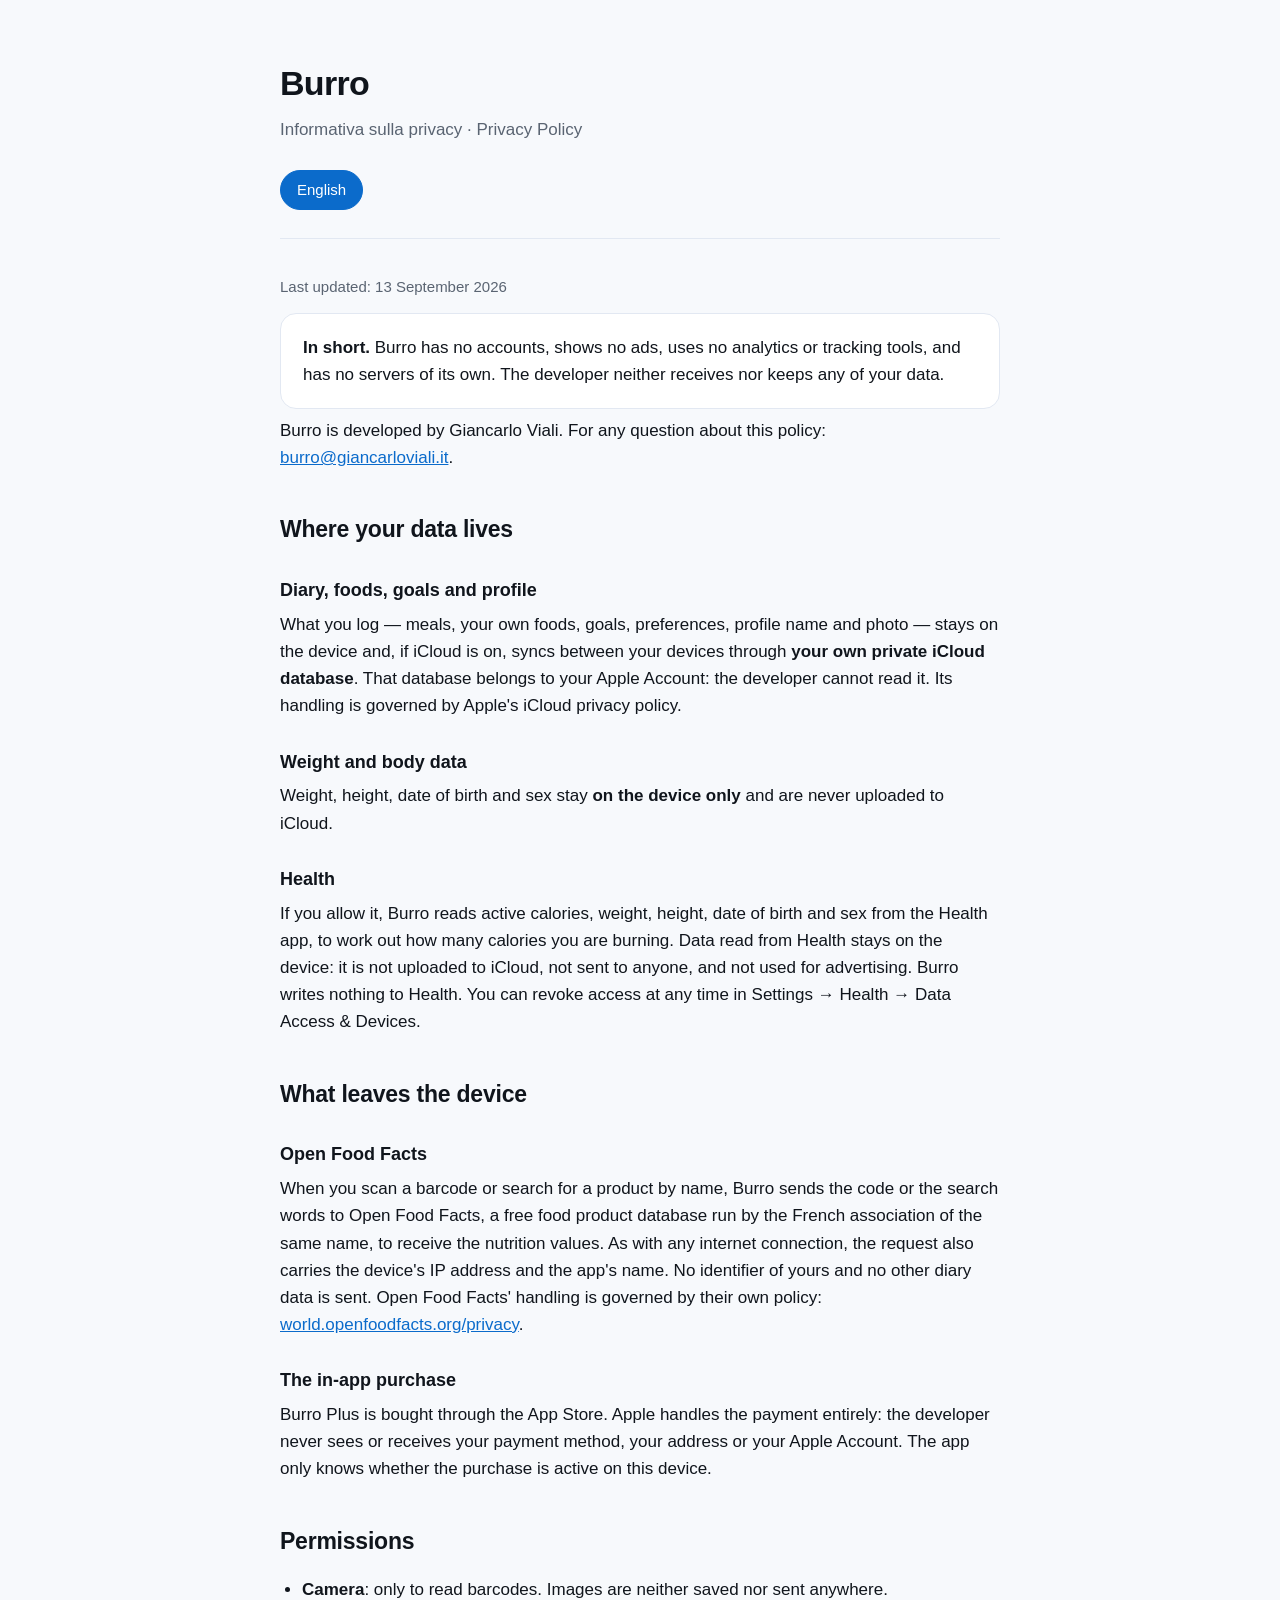
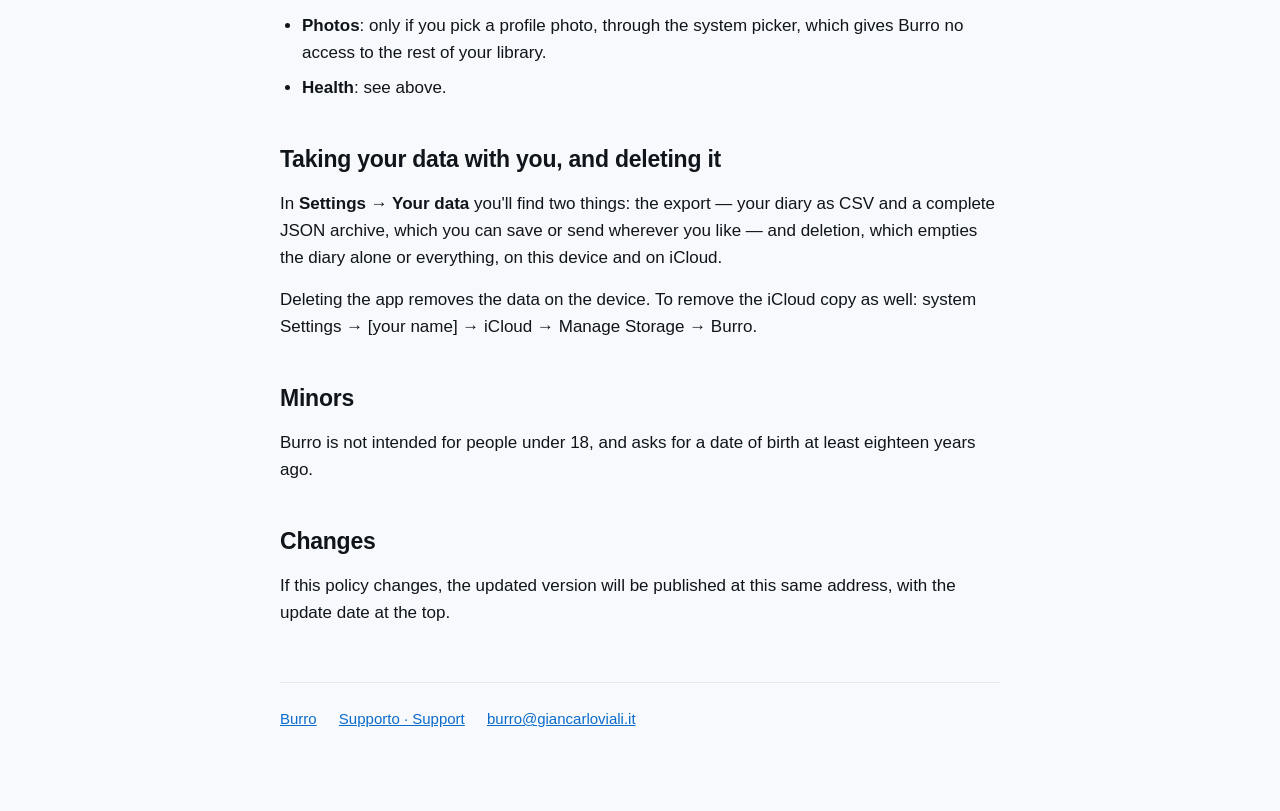
==== privacy/index.html @ e9812391 "Le pagine pubbliche di Burro: privacy e supporto Italiano e inglese nella stessa pagina, scelti dall" ====
<!doctype html>
<html lang="it">
<head>
<meta charset="utf-8">
<meta name="viewport" content="width=device-width, initial-scale=1">
<title>Burro — Informativa sulla privacy / Privacy Policy</title>
<link rel="stylesheet" href="../stile.css">
</head>
<body>
<div class="foglio">

<header>
  <h1>Burro</h1>
  <p>Informativa sulla privacy · Privacy Policy</p>
  <div class="lingue">
    <button type="button" data-lingua="it" aria-pressed="true">Italiano</button>
    <button type="button" data-lingua="en" aria-pressed="false">English</button>
  </div>
</header>

<section data-lingua="it">
  <p class="tenue">Ultimo aggiornamento: 13 settembre 2026</p>

  <div class="sommario">
    <p><strong>In breve.</strong> Burro non ha account, non mostra pubblicità, non usa
    strumenti di statistica o di tracciamento e non ha server propri. Lo sviluppatore
    non riceve né conserva nessun tuo dato.</p>
  </div>

  <p>Burro è sviluppata da Giancarlo Viali. Per qualsiasi domanda su questa informativa:
  <a href="mailto:burro@giancarloviali.it">burro@giancarloviali.it</a>.</p>

  <h2>Dove stanno i tuoi dati</h2>

  <h3>Diario, alimenti, obiettivi e profilo</h3>
  <p>Quello che registri — i pasti, i tuoi alimenti, gli obiettivi, le preferenze, il nome
  e la foto del profilo — resta sul dispositivo e, se iCloud è attivo, si sincronizza fra i
  tuoi dispositivi attraverso il <strong>tuo database privato iCloud</strong>. Quel database
  appartiene al tuo account Apple: lo sviluppatore non può leggerlo. Il trattamento è
  regolato dall'informativa di Apple su iCloud.</p>

  <h3>Peso e dati corporei</h3>
  <p>Peso, altezza, data di nascita e sesso restano <strong>solo sul dispositivo</strong> e
  non vengono mai caricati su iCloud.</p>

  <h3>Salute</h3>
  <p>Se lo autorizzi, Burro legge dall'app Salute le calorie attive, il peso, l'altezza, la
  data di nascita e il sesso, per calcolare quante calorie stai bruciando. I dati letti da
  Salute restano sul dispositivo: non vengono caricati su iCloud, non vengono inviati a
  nessuno e non vengono usati per pubblicità. Burro non scrive niente in Salute. Puoi
  revocare l'accesso in qualsiasi momento da Impostazioni → Salute → Accesso ai dati e
  dispositivi.</p>

  <h2>Cosa lascia il dispositivo</h2>

  <h3>Open Food Facts</h3>
  <p>Quando inquadri un codice a barre o cerchi un prodotto per nome, Burro invia il codice
  o le parole cercate a Open Food Facts, un database libero di prodotti alimentari gestito
  dall'omonima associazione francese, per ricevere i valori nutrizionali. Insieme alla
  richiesta arrivano, come per qualsiasi connessione a internet, l'indirizzo IP del
  dispositivo e il nome dell'app. Non viene inviato nessun identificativo tuo né nessun
  altro dato del diario. Il trattamento da parte di Open Food Facts è regolato dalla loro
  informativa: <a href="https://world.openfoodfacts.org/privacy">world.openfoodfacts.org/privacy</a>.</p>

  <h3>L'acquisto in app</h3>
  <p>Burro Più si compra attraverso l'App Store. Il pagamento lo gestisce interamente Apple:
  lo sviluppatore non vede e non riceve il tuo metodo di pagamento, il tuo indirizzo o il
  tuo ID Apple. L'app sa soltanto se l'acquisto risulta attivo su questo dispositivo.</p>

  <h2>Permessi</h2>
  <ul>
    <li><strong>Fotocamera</strong>: solo per leggere i codici a barre. Le immagini non
    vengono salvate né inviate da nessuna parte.</li>
    <li><strong>Foto</strong>: solo se scegli una foto per il profilo, attraverso il
    selettore del sistema, che non dà a Burro accesso al resto della libreria.</li>
    <li><strong>Salute</strong>: vedi sopra.</li>
  </ul>

  <h2>Portare via i tuoi dati, e cancellarli</h2>
  <p>In <strong>Impostazioni → I tuoi dati</strong> trovi due cose: l'esportazione — il
  diario in CSV e un archivio completo in JSON, che puoi salvare o mandare dove vuoi — e
  la cancellazione, che svuota il solo diario oppure tutto quanto, su questo dispositivo e
  su iCloud.</p>
  <p>Eliminando l'app cancelli i dati sul dispositivo. Per togliere anche la copia su
  iCloud: Impostazioni di sistema → [il tuo nome] → iCloud → Gestisci spazio → Burro.</p>

  <h2>Minori</h2>
  <p>Burro non è pensata per i minori di 18 anni e chiede una data di nascita di almeno
  diciotto anni fa.</p>

  <h2>Modifiche</h2>
  <p>Se questa informativa cambia, la versione aggiornata sarà pubblicata a questo stesso
  indirizzo, con la data di aggiornamento in cima.</p>
</section>

<section data-lingua="en" hidden>
  <p class="tenue">Last updated: 13 September 2026</p>

  <div class="sommario">
    <p><strong>In short.</strong> Burro has no accounts, shows no ads, uses no analytics or
    tracking tools, and has no servers of its own. The developer neither receives nor keeps
    any of your data.</p>
  </div>

  <p>Burro is developed by Giancarlo Viali. For any question about this policy:
  <a href="mailto:burro@giancarloviali.it">burro@giancarloviali.it</a>.</p>

  <h2>Where your data lives</h2>

  <h3>Diary, foods, goals and profile</h3>
  <p>What you log — meals, your own foods, goals, preferences, profile name and photo —
  stays on the device and, if iCloud is on, syncs between your devices through
  <strong>your own private iCloud database</strong>. That database belongs to your Apple
  Account: the developer cannot read it. Its handling is governed by Apple's iCloud
  privacy policy.</p>

  <h3>Weight and body data</h3>
  <p>Weight, height, date of birth and sex stay <strong>on the device only</strong> and are
  never uploaded to iCloud.</p>

  <h3>Health</h3>
  <p>If you allow it, Burro reads active calories, weight, height, date of birth and sex
  from the Health app, to work out how many calories you are burning. Data read from Health
  stays on the device: it is not uploaded to iCloud, not sent to anyone, and not used for
  advertising. Burro writes nothing to Health. You can revoke access at any time in
  Settings → Health → Data Access &amp; Devices.</p>

  <h2>What leaves the device</h2>

  <h3>Open Food Facts</h3>
  <p>When you scan a barcode or search for a product by name, Burro sends the code or the
  search words to Open Food Facts, a free food product database run by the French
  association of the same name, to receive the nutrition values. As with any internet
  connection, the request also carries the device's IP address and the app's name. No
  identifier of yours and no other diary data is sent. Open Food Facts' handling is
  governed by their own policy:
  <a href="https://world.openfoodfacts.org/privacy">world.openfoodfacts.org/privacy</a>.</p>

  <h3>The in-app purchase</h3>
  <p>Burro Plus is bought through the App Store. Apple handles the payment entirely: the
  developer never sees or receives your payment method, your address or your Apple Account.
  The app only knows whether the purchase is active on this device.</p>

  <h2>Permissions</h2>
  <ul>
    <li><strong>Camera</strong>: only to read barcodes. Images are neither saved nor sent
    anywhere.</li>
    <li><strong>Photos</strong>: only if you pick a profile photo, through the system
    picker, which gives Burro no access to the rest of your library.</li>
    <li><strong>Health</strong>: see above.</li>
  </ul>

  <h2>Taking your data with you, and deleting it</h2>
  <p>In <strong>Settings → Your data</strong> you'll find two things: the export — your
  diary as CSV and a complete JSON archive, which you can save or send wherever you like —
  and deletion, which empties the diary alone or everything, on this device and on
  iCloud.</p>
  <p>Deleting the app removes the data on the device. To remove the iCloud copy as well:
  system Settings → [your name] → iCloud → Manage Storage → Burro.</p>

  <h2>Minors</h2>
  <p>Burro is not intended for people under 18, and asks for a date of birth at least
  eighteen years ago.</p>

  <h2>Changes</h2>
  <p>If this policy changes, the updated version will be published at this same address,
  with the update date at the top.</p>
</section>

<footer>
  <a href="../">Burro</a>
  <a href="../supporto/">Supporto · Support</a>
  <a href="mailto:burro@giancarloviali.it">burro@giancarloviali.it</a>
</footer>

</div>
<script src="../lingua.js"></script>
</body>
</html>
---- stile.css ----
/* Le pagine pubbliche di Burro.
 *
 * Nessuna libreria, nessun carattere da scaricare, nessuno script di
 * statistica: sono le due pagine che dicono che l'app non traccia nessuno, e
 * farlo da una pagina che traccia sarebbe una barzelletta. Pesano qualche
 * kilobyte e si aprono anche con una riga di campo. */

:root {
  color-scheme: light dark;
  --fondo: #f7f9fc;
  --fondo-scheda: #ffffff;
  --testo: #10151c;
  --testo-tenue: #5a6472;
  --accento: #0b6bcb;
  --bordo: #e2e8f2;
}

@media (prefers-color-scheme: dark) {
  :root {
    --fondo: #0b1118;
    --fondo-scheda: #131b25;
    --testo: #eef3f9;
    --testo-tenue: #97a3b4;
    --accento: #54a8ff;
    --bordo: #22303f;
  }
}

* { box-sizing: border-box; }

body {
  margin: 0;
  padding: 0 20px 80px;
  background: var(--fondo);
  color: var(--testo);
  font: 17px/1.6 -apple-system, BlinkMacSystemFont, "Segoe UI", Roboto, sans-serif;
  -webkit-text-size-adjust: 100%;
}

.foglio { max-width: 720px; margin: 0 auto; }

header {
  padding: 56px 0 28px;
  border-bottom: 1px solid var(--bordo);
  margin-bottom: 36px;
}

header h1 { margin: 0 0 6px; font-size: 34px; letter-spacing: -0.02em; }
header p { margin: 0; color: var(--testo-tenue); }

h2 {
  font-size: 23px;
  letter-spacing: -0.01em;
  margin: 40px 0 12px;
}

h3 { font-size: 18px; margin: 28px 0 6px; }

p, li { color: var(--testo); }
p { margin: 0 0 14px; }
ul { padding-left: 22px; }
li { margin-bottom: 8px; }

a { color: var(--accento); }

strong { font-weight: 650; }

.tenue { color: var(--testo-tenue); font-size: 15px; }

/* Il riquadro del riassunto: è la parte che leggono quasi tutti, e sta in cima
 * apposta. Chi vuole il dettaglio scorre. */
.sommario {
  background: var(--fondo-scheda);
  border: 1px solid var(--bordo);
  border-radius: 16px;
  padding: 20px 22px;
  margin: 0 0 8px;
}

.sommario p:last-child { margin-bottom: 0; }

/* Le due lingue stanno nella stessa pagina: si mostra quella del browser,
 * l'altra è a un tocco. */
.lingue {
  display: flex;
  gap: 8px;
  margin: 26px 0 0;
}

.lingue button {
  font: inherit;
  font-size: 15px;
  padding: 7px 16px;
  border-radius: 999px;
  border: 1px solid var(--bordo);
  background: var(--fondo-scheda);
  color: var(--testo-tenue);
  cursor: pointer;
}

.lingue button[aria-pressed="true"] {
  background: var(--accento);
  border-color: var(--accento);
  color: #fff;
}

footer {
  margin-top: 56px;
  padding-top: 24px;
  border-top: 1px solid var(--bordo);
  color: var(--testo-tenue);
  font-size: 15px;
}

footer a { margin-right: 18px; }
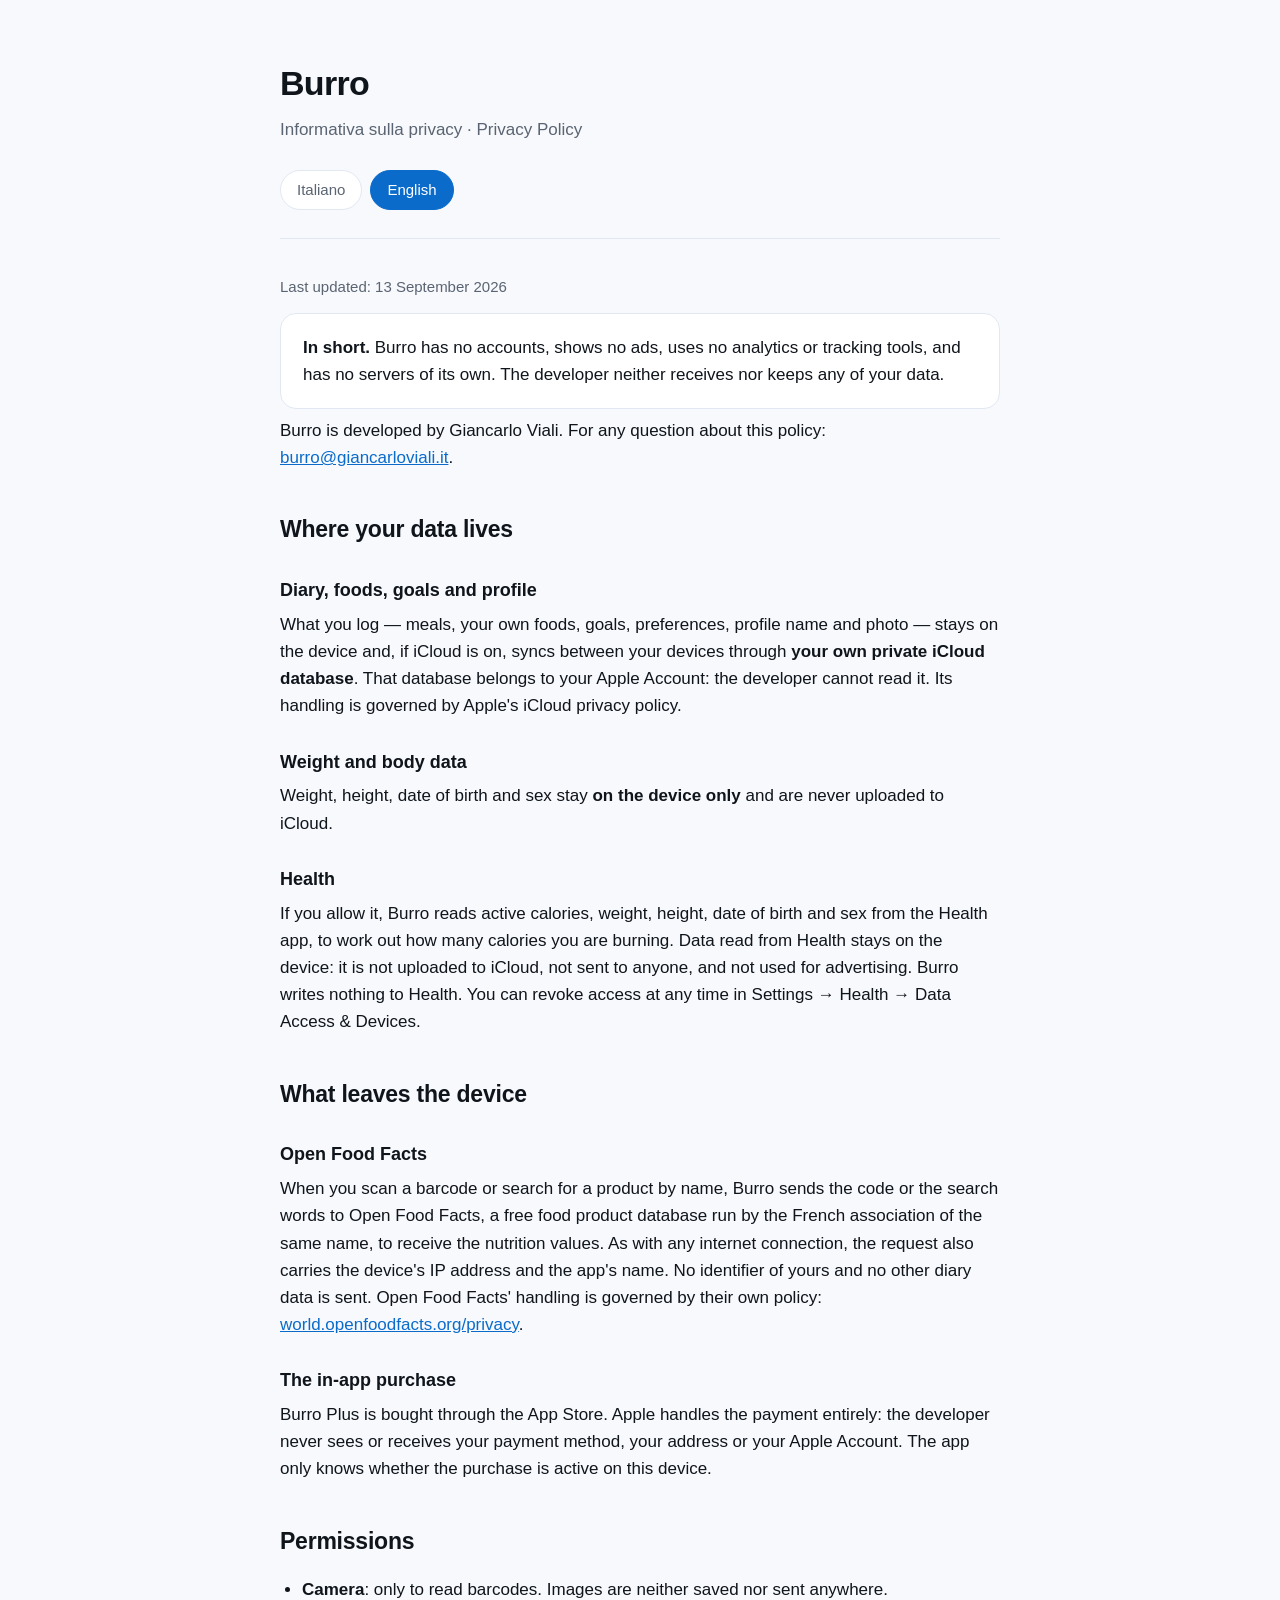
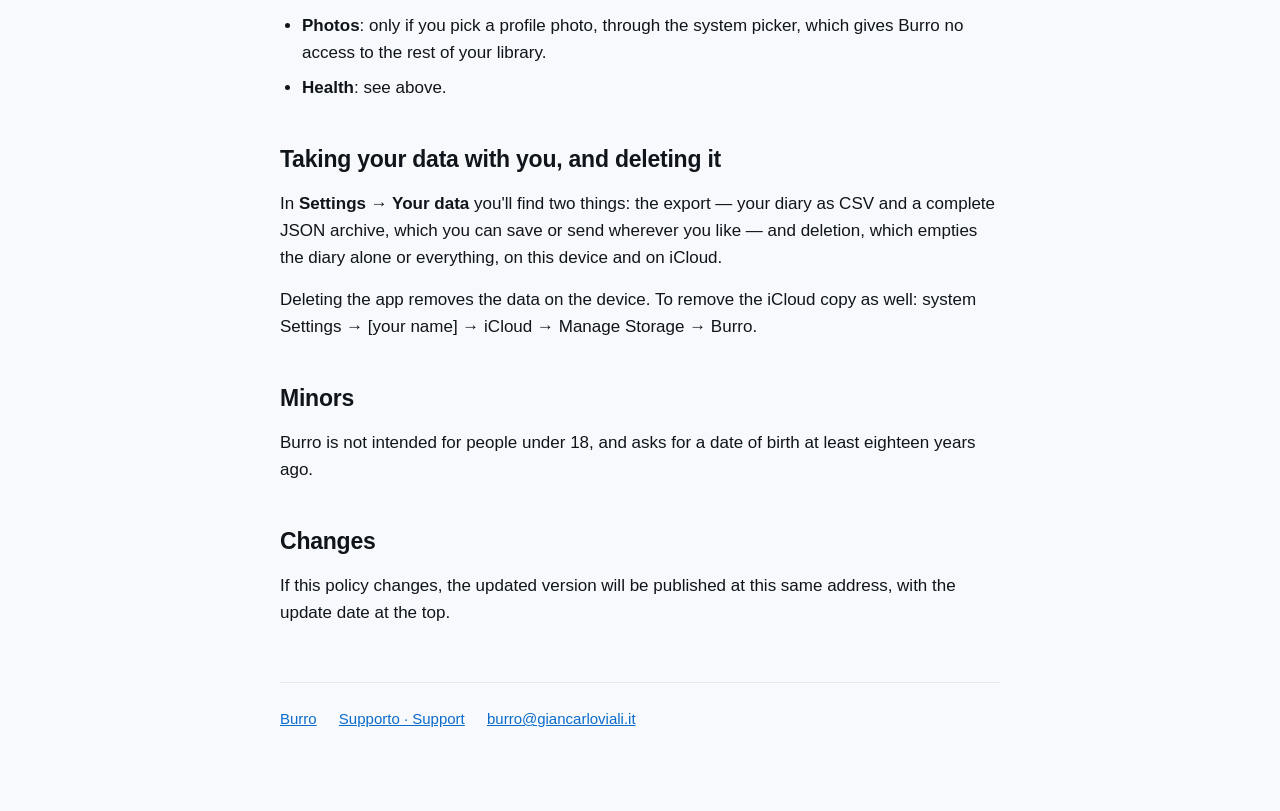
==== commit b3e9494c: "Aggiorna le pagine di privacy e supporto" ====
--- a/privacy/index.html
+++ b/privacy/index.html
@@ -63,7 +63,7 @@
   informativa: <a href="https://world.openfoodfacts.org/privacy">world.openfoodfacts.org/privacy</a>.</p>
 
   <h3>L'acquisto in app</h3>
-  <p>Burro Più si compra attraverso l'App Store. Il pagamento lo gestisce interamente Apple:
+  <p>Burro Plus si compra attraverso l'App Store. Il pagamento lo gestisce interamente Apple:
   lo sviluppatore non vede e non riceve il tuo metodo di pagamento, il tuo indirizzo o il
   tuo ID Apple. L'app sa soltanto se l'acquisto risulta attivo su questo dispositivo.</p>
 
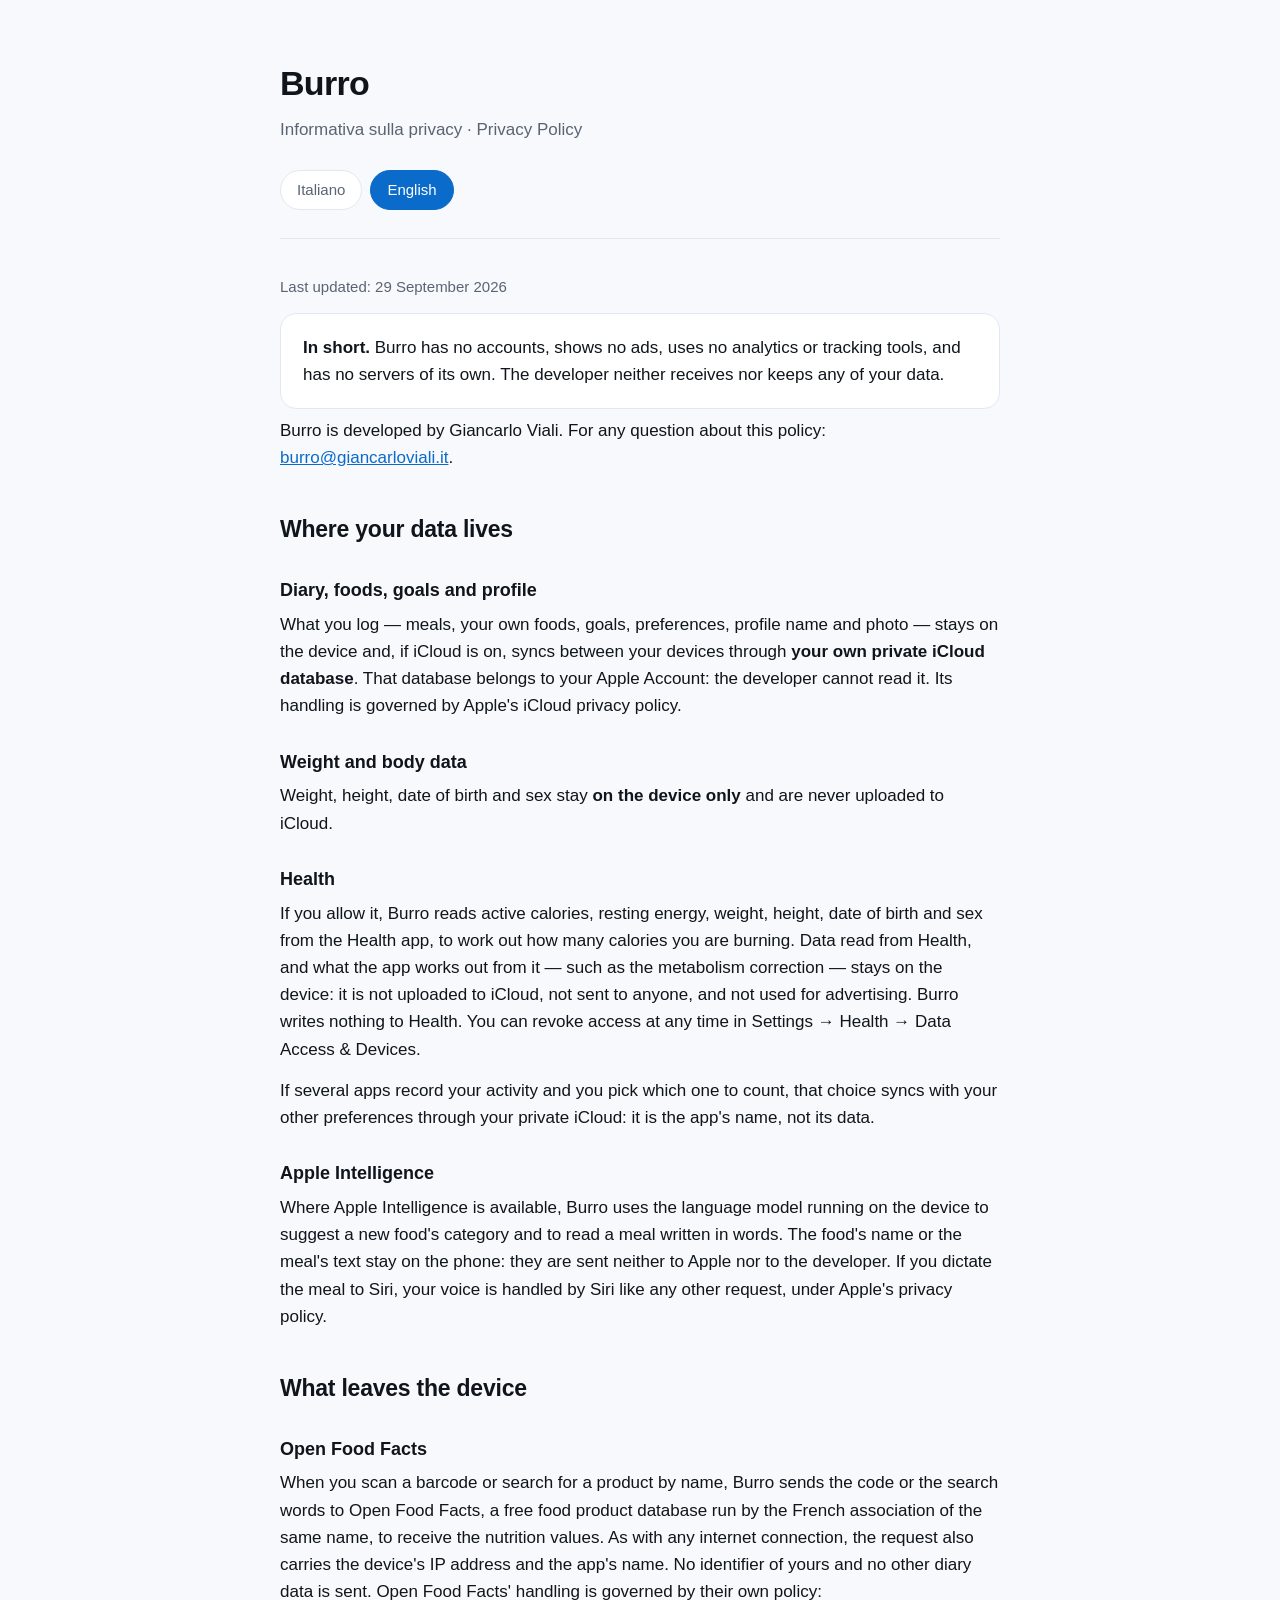
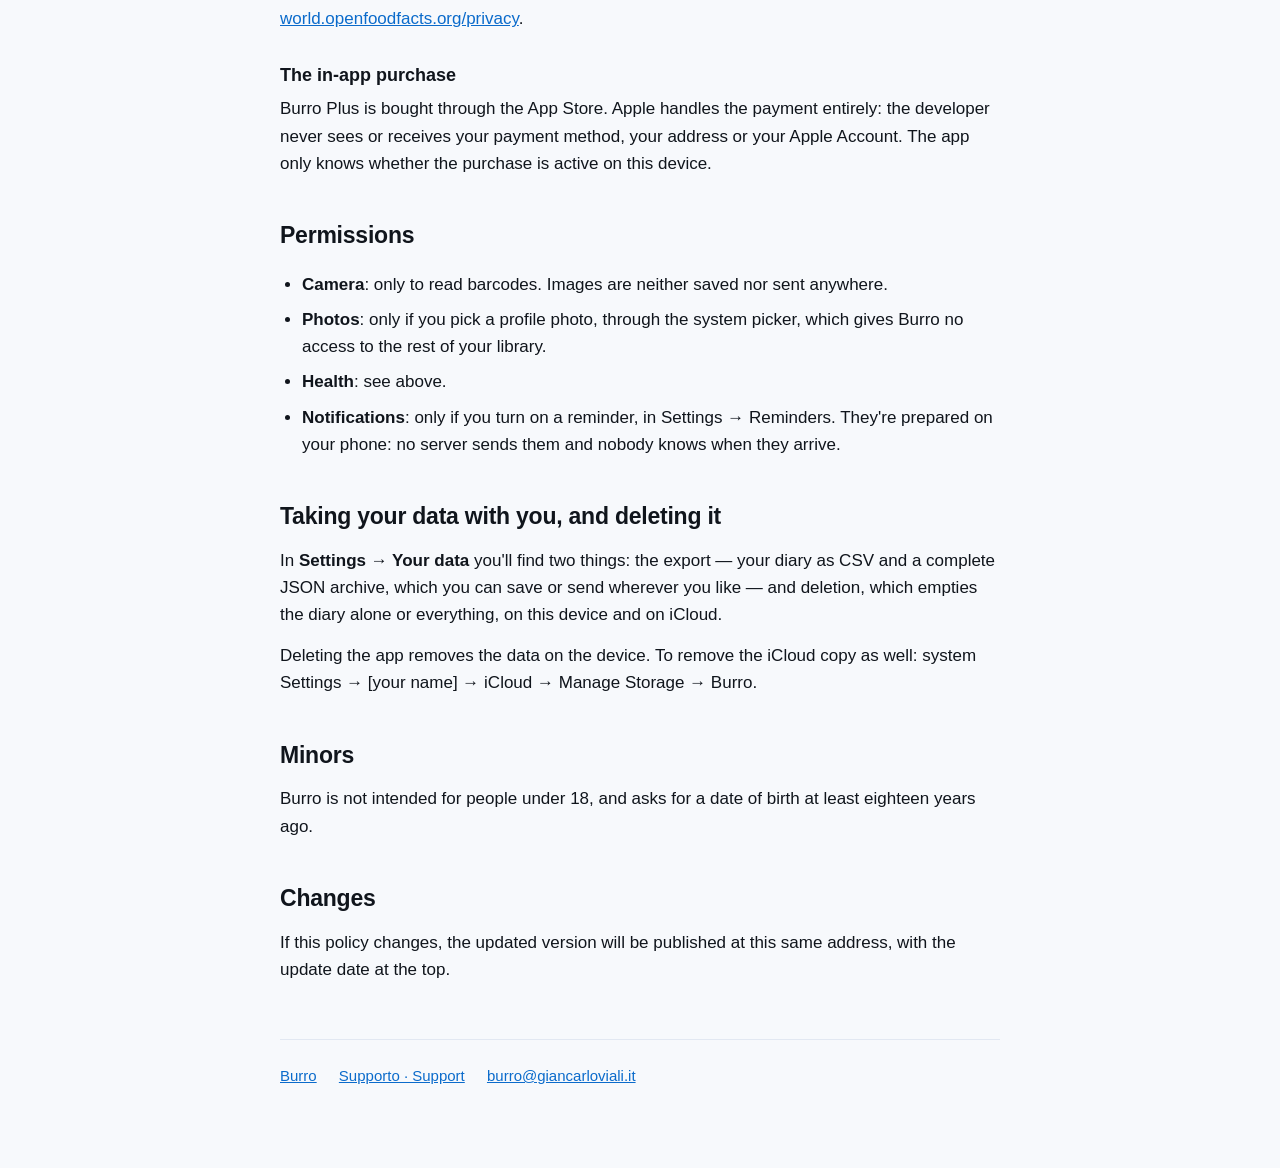
==== commit f50084b6: "Aggiorna le pagine di privacy e supporto" ====
--- a/privacy/index.html
+++ b/privacy/index.html
@@ -19,7 +19,7 @@
 </header>
 
 <section data-lingua="it">
-  <p class="tenue">Ultimo aggiornamento: 13 settembre 2026</p>
+  <p class="tenue">Ultimo aggiornamento: 29 settembre 2026</p>
 
   <div class="sommario">
     <p><strong>In breve.</strong> Burro non ha account, non mostra pubblicità, non usa
@@ -44,12 +44,23 @@
   non vengono mai caricati su iCloud.</p>
 
   <h3>Salute</h3>
-  <p>Se lo autorizzi, Burro legge dall'app Salute le calorie attive, il peso, l'altezza, la
-  data di nascita e il sesso, per calcolare quante calorie stai bruciando. I dati letti da
-  Salute restano sul dispositivo: non vengono caricati su iCloud, non vengono inviati a
-  nessuno e non vengono usati per pubblicità. Burro non scrive niente in Salute. Puoi
-  revocare l'accesso in qualsiasi momento da Impostazioni → Salute → Accesso ai dati e
+  <p>Se lo autorizzi, Burro legge dall'app Salute le calorie attive, l'energia a riposo, il
+  peso, l'altezza, la data di nascita e il sesso, per calcolare quante calorie stai
+  bruciando. I dati letti da Salute, e quello che l'app ne ricava — come la correzione del
+  metabolismo — restano sul dispositivo: non vengono caricati su iCloud, non vengono
+  inviati a nessuno e non vengono usati per pubblicità. Burro non scrive niente in Salute.
+  Puoi revocare l'accesso in qualsiasi momento da Impostazioni → Salute → Accesso ai dati e
   dispositivi.</p>
+  <p>Se più app registrano il tuo movimento e scegli quale contare, quella scelta si
+  sincronizza con le altre preferenze attraverso il tuo iCloud privato: è il nome dell'app,
+  non i suoi dati.</p>
+
+  <h3>Apple Intelligence</h3>
+  <p>Dove Apple Intelligence è disponibile, Burro usa il modello linguistico che gira sul
+  dispositivo per proporre la categoria di un alimento nuovo e per leggere un pasto scritto a
+  parole. Il nome dell'alimento o il testo del pasto restano sul telefono: non vengono
+  inviati né ad Apple né allo sviluppatore. Se il pasto lo detti a Siri, la tua voce la
+  tratta Siri come ogni altra richiesta, secondo l'informativa di Apple.</p>
 
   <h2>Cosa lascia il dispositivo</h2>
 
@@ -74,6 +85,9 @@
     <li><strong>Foto</strong>: solo se scegli una foto per il profilo, attraverso il
     selettore del sistema, che non dà a Burro accesso al resto della libreria.</li>
     <li><strong>Salute</strong>: vedi sopra.</li>
+    <li><strong>Notifiche</strong>: solo se accendi un promemoria, in Impostazioni →
+    Promemoria. Sono notifiche preparate sul telefono: nessun server le manda e nessuno
+    sa quando arrivano.</li>
   </ul>
 
   <h2>Portare via i tuoi dati, e cancellarli</h2>
@@ -94,7 +108,7 @@
 </section>
 
 <section data-lingua="en" hidden>
-  <p class="tenue">Last updated: 13 September 2026</p>
+  <p class="tenue">Last updated: 29 September 2026</p>
 
   <div class="sommario">
     <p><strong>In short.</strong> Burro has no accounts, shows no ads, uses no analytics or
@@ -119,11 +133,22 @@
   never uploaded to iCloud.</p>
 
   <h3>Health</h3>
-  <p>If you allow it, Burro reads active calories, weight, height, date of birth and sex
-  from the Health app, to work out how many calories you are burning. Data read from Health
-  stays on the device: it is not uploaded to iCloud, not sent to anyone, and not used for
-  advertising. Burro writes nothing to Health. You can revoke access at any time in
-  Settings → Health → Data Access &amp; Devices.</p>
+  <p>If you allow it, Burro reads active calories, resting energy, weight, height, date of
+  birth and sex from the Health app, to work out how many calories you are burning. Data
+  read from Health, and what the app works out from it — such as the metabolism
+  correction — stays on the device: it is not uploaded to iCloud, not sent to anyone, and
+  not used for advertising. Burro writes nothing to Health. You can revoke access at any
+  time in Settings → Health → Data Access &amp; Devices.</p>
+  <p>If several apps record your activity and you pick which one to count, that choice
+  syncs with your other preferences through your private iCloud: it is the app's name, not
+  its data.</p>
+
+  <h3>Apple Intelligence</h3>
+  <p>Where Apple Intelligence is available, Burro uses the language model running on the
+  device to suggest a new food's category and to read a meal written in words. The food's
+  name or the meal's text stay on the phone: they are sent neither to Apple nor to the
+  developer. If you dictate the meal to Siri, your voice is handled by Siri like any other
+  request, under Apple's privacy policy.</p>
 
   <h2>What leaves the device</h2>
 
@@ -148,6 +173,9 @@
     <li><strong>Photos</strong>: only if you pick a profile photo, through the system
     picker, which gives Burro no access to the rest of your library.</li>
     <li><strong>Health</strong>: see above.</li>
+    <li><strong>Notifications</strong>: only if you turn on a reminder, in Settings →
+    Reminders. They're prepared on your phone: no server sends them and nobody knows when
+    they arrive.</li>
   </ul>
 
   <h2>Taking your data with you, and deleting it</h2>
